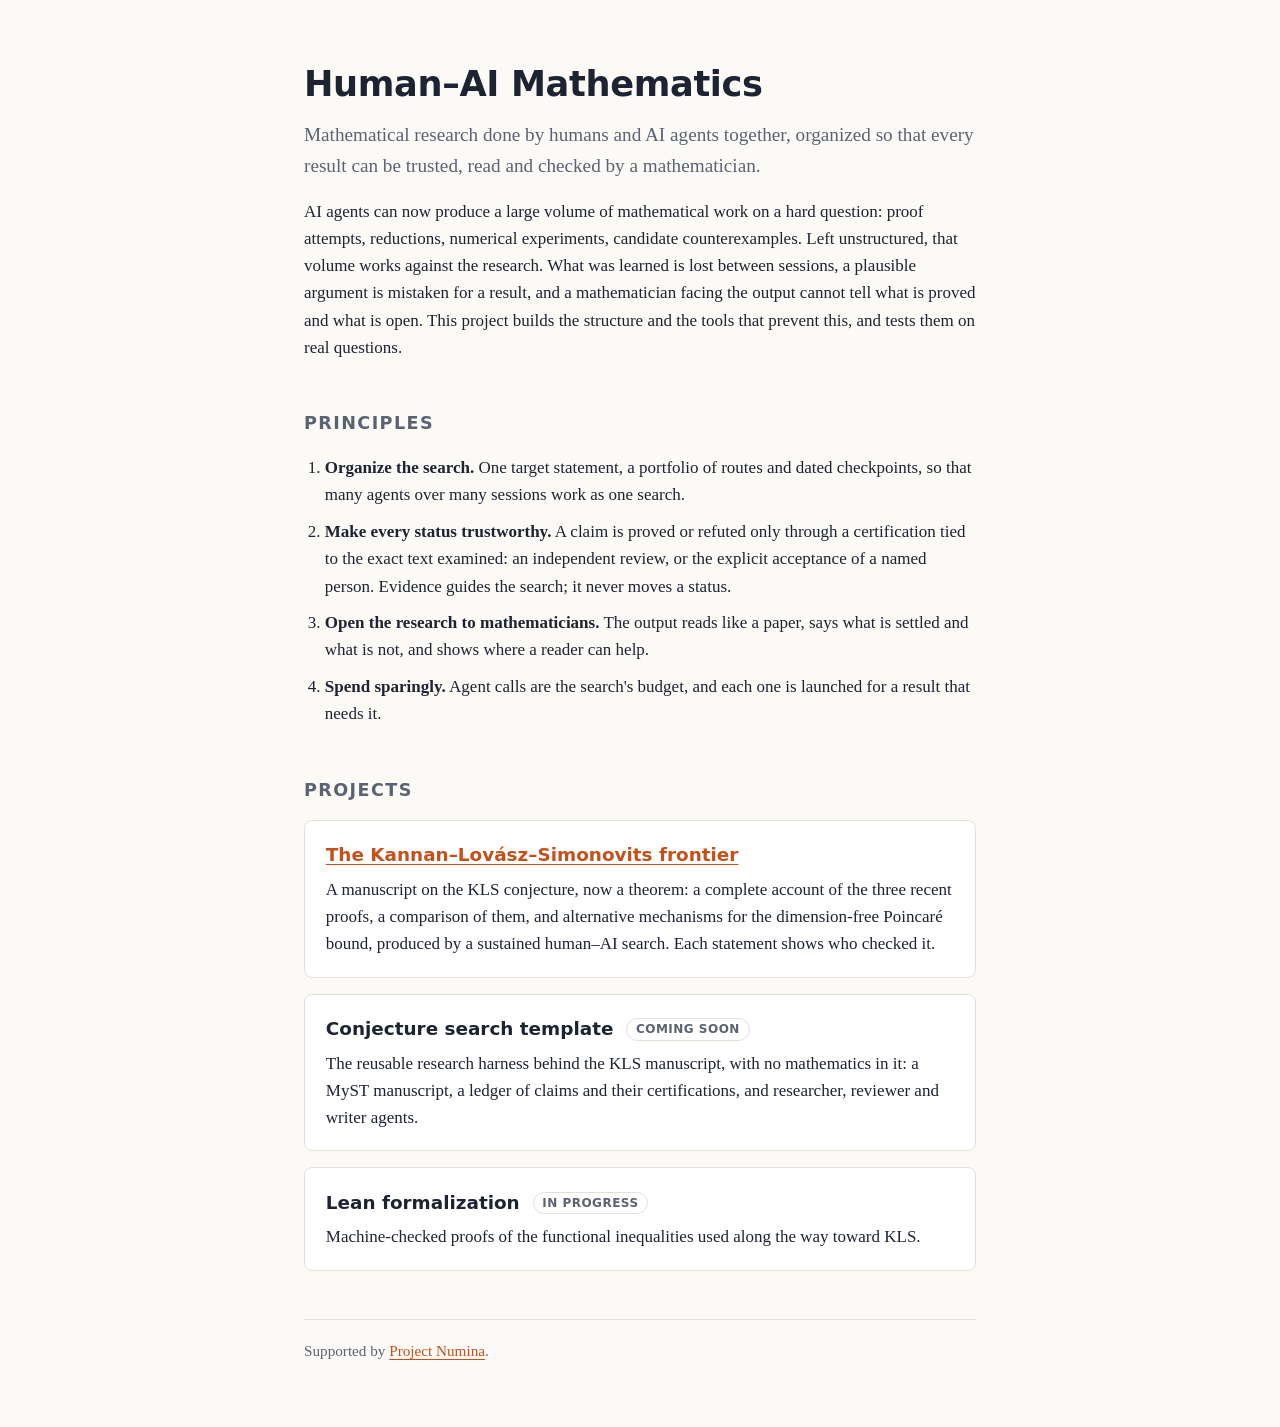
==== index.html @ c23c2d12 "Add the organization homepage Co-Authored-By: Claude Opus 5.5 <noreply@anthropic.com>" ====
<!doctype html>
<html lang="en">
<head>
<meta charset="utf-8">
<meta name="viewport" content="width=device-width, initial-scale=1">
<title>Human–AI Mathematics</title>
<meta name="description" content="Mathematical research done by humans and AI agents together, where every result is checked and certified.">
<style>
  :root {
    --bg: #fbfaf7;
    --fg: #1d2330;
    --muted: #5b6372;
    --rule: #e3e0d8;
    --card: #ffffff;
    --accent: #c4511a;
  }
  @media (prefers-color-scheme: dark) {
    :root {
      --bg: #12151c;
      --fg: #e6e8ec;
      --muted: #a0a7b4;
      --rule: #2a2f3a;
      --card: #191d26;
      --accent: #f0864a;
    }
  }
  * { box-sizing: border-box; }
  body {
    margin: 0;
    background: var(--bg);
    color: var(--fg);
    font: 17px/1.6 Georgia, "Iowan Old Style", "Times New Roman", serif;
  }
  main { max-width: 44rem; margin: 0 auto; padding: 4rem 1rem 3rem; }
  h1, h2, h3, .label { font-family: system-ui, -apple-system, "Segoe UI", sans-serif; }
  h1 { font-size: 2.2rem; line-height: 1.15; margin: 0 0 1rem; letter-spacing: -0.01em; }
  h2 { font-size: 1.1rem; margin: 3rem 0 1rem; text-transform: uppercase; letter-spacing: 0.08em; color: var(--muted); }
  h3 { font-size: 1.15rem; margin: 0 0 0.4rem; }
  p { margin: 0 0 1rem; }
  .lede { font-size: 1.2rem; color: var(--muted); }
  a { color: var(--accent); text-underline-offset: 3px; }
  ol.aims { padding-left: 1.3rem; }
  ol.aims li { margin-bottom: 0.6rem; }
  .card {
    background: var(--card);
    border: 1px solid var(--rule);
    border-radius: 8px;
    padding: 1.2rem 1.3rem;
    margin-bottom: 1rem;
  }
  .card p:last-child { margin-bottom: 0; }
  .label {
    display: inline-block;
    font-size: 0.75rem;
    letter-spacing: 0.04em;
    text-transform: uppercase;
    color: var(--muted);
    border: 1px solid var(--rule);
    border-radius: 999px;
    padding: 0.05rem 0.55rem;
    margin-left: 0.4rem;
    vertical-align: 2px;
  }
  footer { border-top: 1px solid var(--rule); margin-top: 3rem; padding-top: 1.2rem; color: var(--muted); font-size: 0.95rem; }
</style>
</head>
<body>
<main>
  <h1>Human–AI Mathematics</h1>
  <p class="lede">Mathematical research done by humans and AI agents together, organized so that
  every result can be trusted, read and checked by a mathematician.</p>

  <p>AI agents can now produce a large volume of mathematical work on a hard question: proof
  attempts, reductions, numerical experiments, candidate counterexamples. Left unstructured, that
  volume works against the research. What was learned is lost between sessions, a plausible
  argument is mistaken for a result, and a mathematician facing the output cannot tell what is
  proved and what is open. This project builds the structure and the tools that prevent this,
  and tests them on real questions.</p>

  <h2>Principles</h2>
  <ol class="aims">
    <li><strong>Organize the search.</strong> One target statement, a portfolio of routes and dated
    checkpoints, so that many agents over many sessions work as one search.</li>
    <li><strong>Make every status trustworthy.</strong> A claim is proved or refuted only through a
    certification tied to the exact text examined: an independent review, or the explicit
    acceptance of a named person. Evidence guides the search; it never moves a status.</li>
    <li><strong>Open the research to mathematicians.</strong> The output reads like a paper, says
    what is settled and what is not, and shows where a reader can help.</li>
    <li><strong>Spend sparingly.</strong> Agent calls are the search's budget, and each one is
    launched for a result that needs it.</li>
  </ol>

  <h2>Projects</h2>

  <div class="card">
    <h3><a href="kls-conjecture-search/">The Kannan–Lovász–Simonovits frontier</a></h3>
    <p>A manuscript on the KLS conjecture, now a theorem: a complete account of the three recent
    proofs, a comparison of them, and alternative mechanisms for the dimension-free Poincaré bound,
    produced by a sustained human–AI search. Each statement shows who checked it.</p>
  </div>

  <div class="card">
    <h3>Conjecture search template <span class="label">Coming soon</span></h3>
    <p>The reusable research harness behind the KLS manuscript, with no mathematics in it: a
    MyST manuscript, a ledger of claims and their certifications, and researcher, reviewer and
    writer agents.</p>
  </div>

  <div class="card">
    <h3>Lean formalization <span class="label">In progress</span></h3>
    <p>Machine-checked proofs of the functional inequalities used along the way toward KLS.</p>
  </div>

  <footer>
    <p>Supported by <a href="https://projectnumina.ai/">Project Numina</a>.</p>
  </footer>
</main>
</body>
</html>
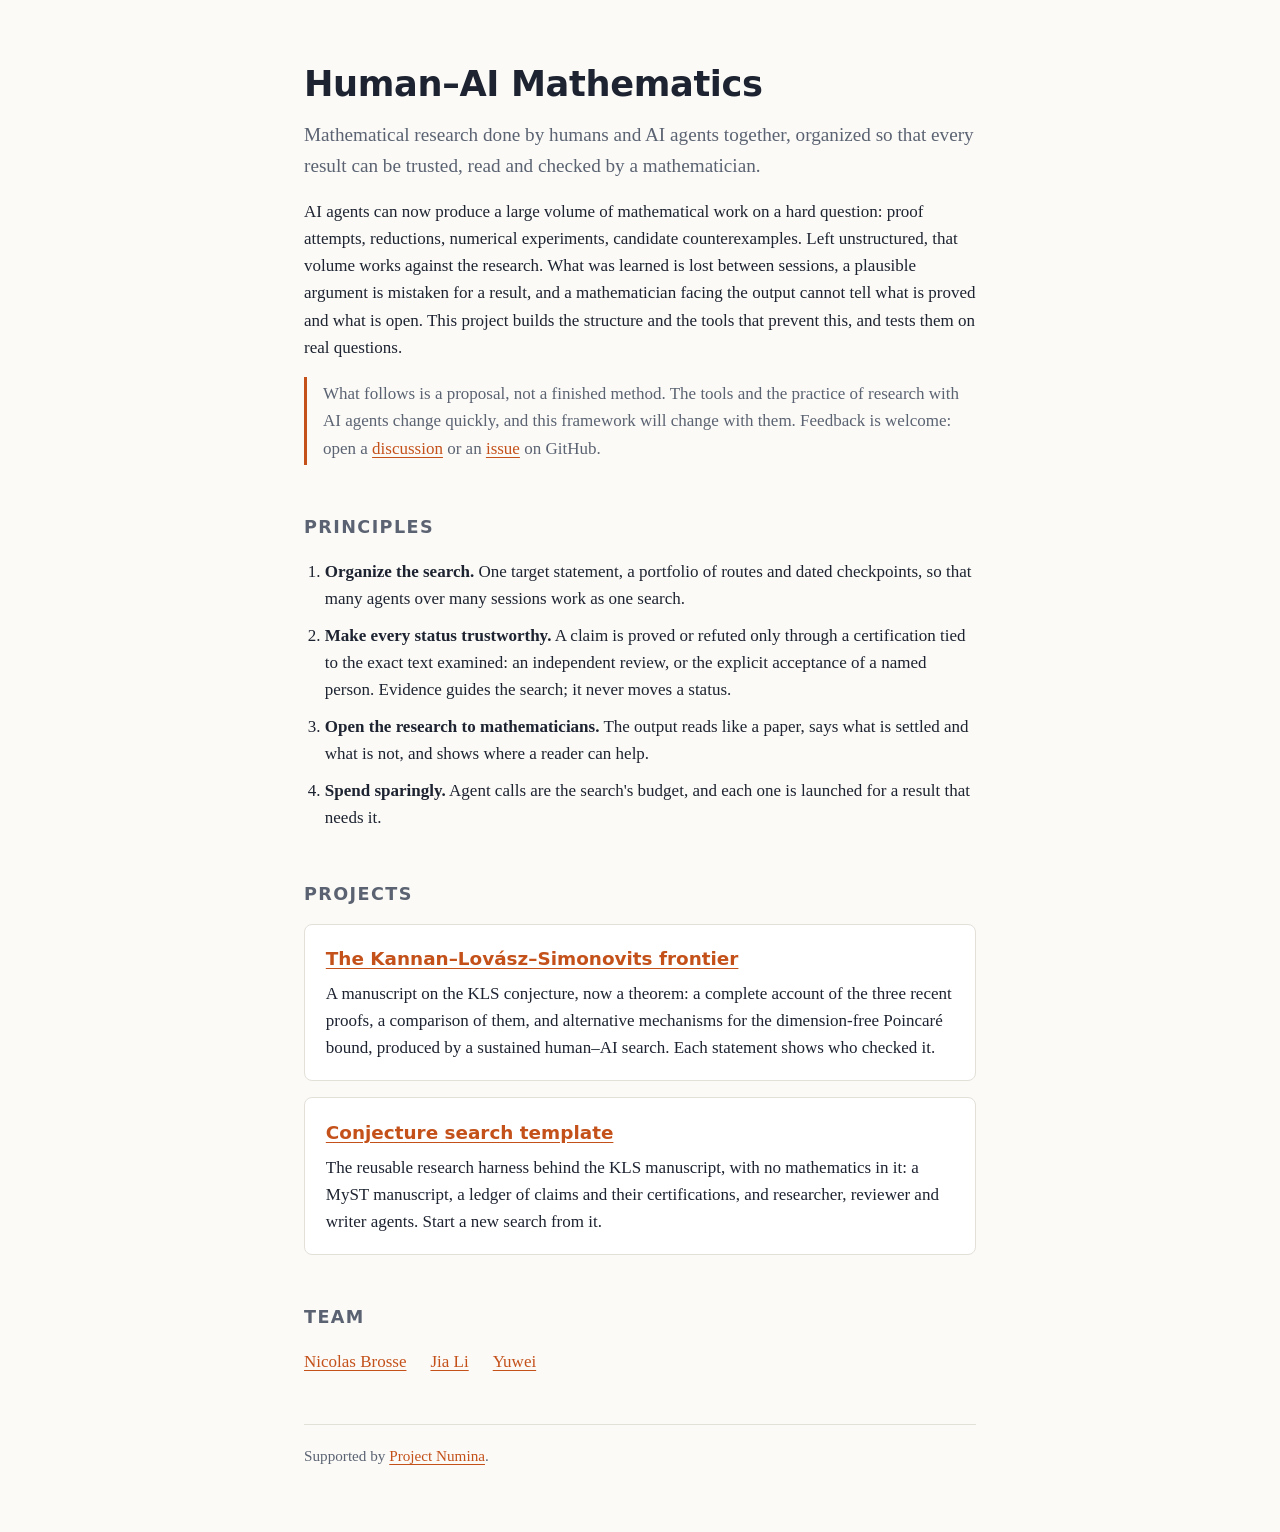
==== commit 71cfdbbd: "Add the team, a feedback note, and link the public template; drop the Lean card Co-Authored-By: Clau" ====
--- a/index.html
+++ b/index.html
@@ -32,7 +32,7 @@
     font: 17px/1.6 Georgia, "Iowan Old Style", "Times New Roman", serif;
   }
   main { max-width: 44rem; margin: 0 auto; padding: 4rem 1rem 3rem; }
-  h1, h2, h3, .label { font-family: system-ui, -apple-system, "Segoe UI", sans-serif; }
+  h1, h2, h3 { font-family: system-ui, -apple-system, "Segoe UI", sans-serif; }
   h1 { font-size: 2.2rem; line-height: 1.15; margin: 0 0 1rem; letter-spacing: -0.01em; }
   h2 { font-size: 1.1rem; margin: 3rem 0 1rem; text-transform: uppercase; letter-spacing: 0.08em; color: var(--muted); }
   h3 { font-size: 1.15rem; margin: 0 0 0.4rem; }
@@ -49,18 +49,12 @@
     margin-bottom: 1rem;
   }
   .card p:last-child { margin-bottom: 0; }
-  .label {
-    display: inline-block;
-    font-size: 0.75rem;
-    letter-spacing: 0.04em;
-    text-transform: uppercase;
+  .note {
+    border-left: 3px solid var(--accent);
+    padding: 0.2rem 0 0.2rem 1rem;
     color: var(--muted);
-    border: 1px solid var(--rule);
-    border-radius: 999px;
-    padding: 0.05rem 0.55rem;
-    margin-left: 0.4rem;
-    vertical-align: 2px;
   }
+  ul.team { list-style: none; padding: 0; display: flex; flex-wrap: wrap; gap: 0.5rem 1.5rem; }
   footer { border-top: 1px solid var(--rule); margin-top: 3rem; padding-top: 1.2rem; color: var(--muted); font-size: 0.95rem; }
 </style>
 </head>
@@ -76,6 +70,12 @@
   argument is mistaken for a result, and a mathematician facing the output cannot tell what is
   proved and what is open. This project builds the structure and the tools that prevent this,
   and tests them on real questions.</p>
+
+  <p class="note">What follows is a proposal, not a finished method. The tools and the practice
+  of research with AI agents change quickly, and this framework will change with them.
+  Feedback is welcome: open a <a href="https://github.com/human-ai-mathematics/conjecture-search-template/discussions">discussion</a>
+  or an <a href="https://github.com/human-ai-mathematics/conjecture-search-template/issues">issue</a>
+  on GitHub.</p>
 
   <h2>Principles</h2>
   <ol class="aims">
@@ -100,16 +100,18 @@
   </div>
 
   <div class="card">
-    <h3>Conjecture search template <span class="label">Coming soon</span></h3>
+    <h3><a href="https://github.com/human-ai-mathematics/conjecture-search-template">Conjecture search template</a></h3>
     <p>The reusable research harness behind the KLS manuscript, with no mathematics in it: a
     MyST manuscript, a ledger of claims and their certifications, and researcher, reviewer and
-    writer agents.</p>
+    writer agents. Start a new search from it.</p>
   </div>
 
-  <div class="card">
-    <h3>Lean formalization <span class="label">In progress</span></h3>
-    <p>Machine-checked proofs of the functional inequalities used along the way toward KLS.</p>
-  </div>
+  <h2>Team</h2>
+  <ul class="team">
+    <li><a href="https://github.com/nbrosse">Nicolas Brosse</a></li>
+    <li><a href="https://github.com/liyongsea">Jia Li</a></li>
+    <li><a href="https://github.com/lyw-ops">Yuwei</a></li>
+  </ul>
 
   <footer>
     <p>Supported by <a href="https://projectnumina.ai/">Project Numina</a>.</p>
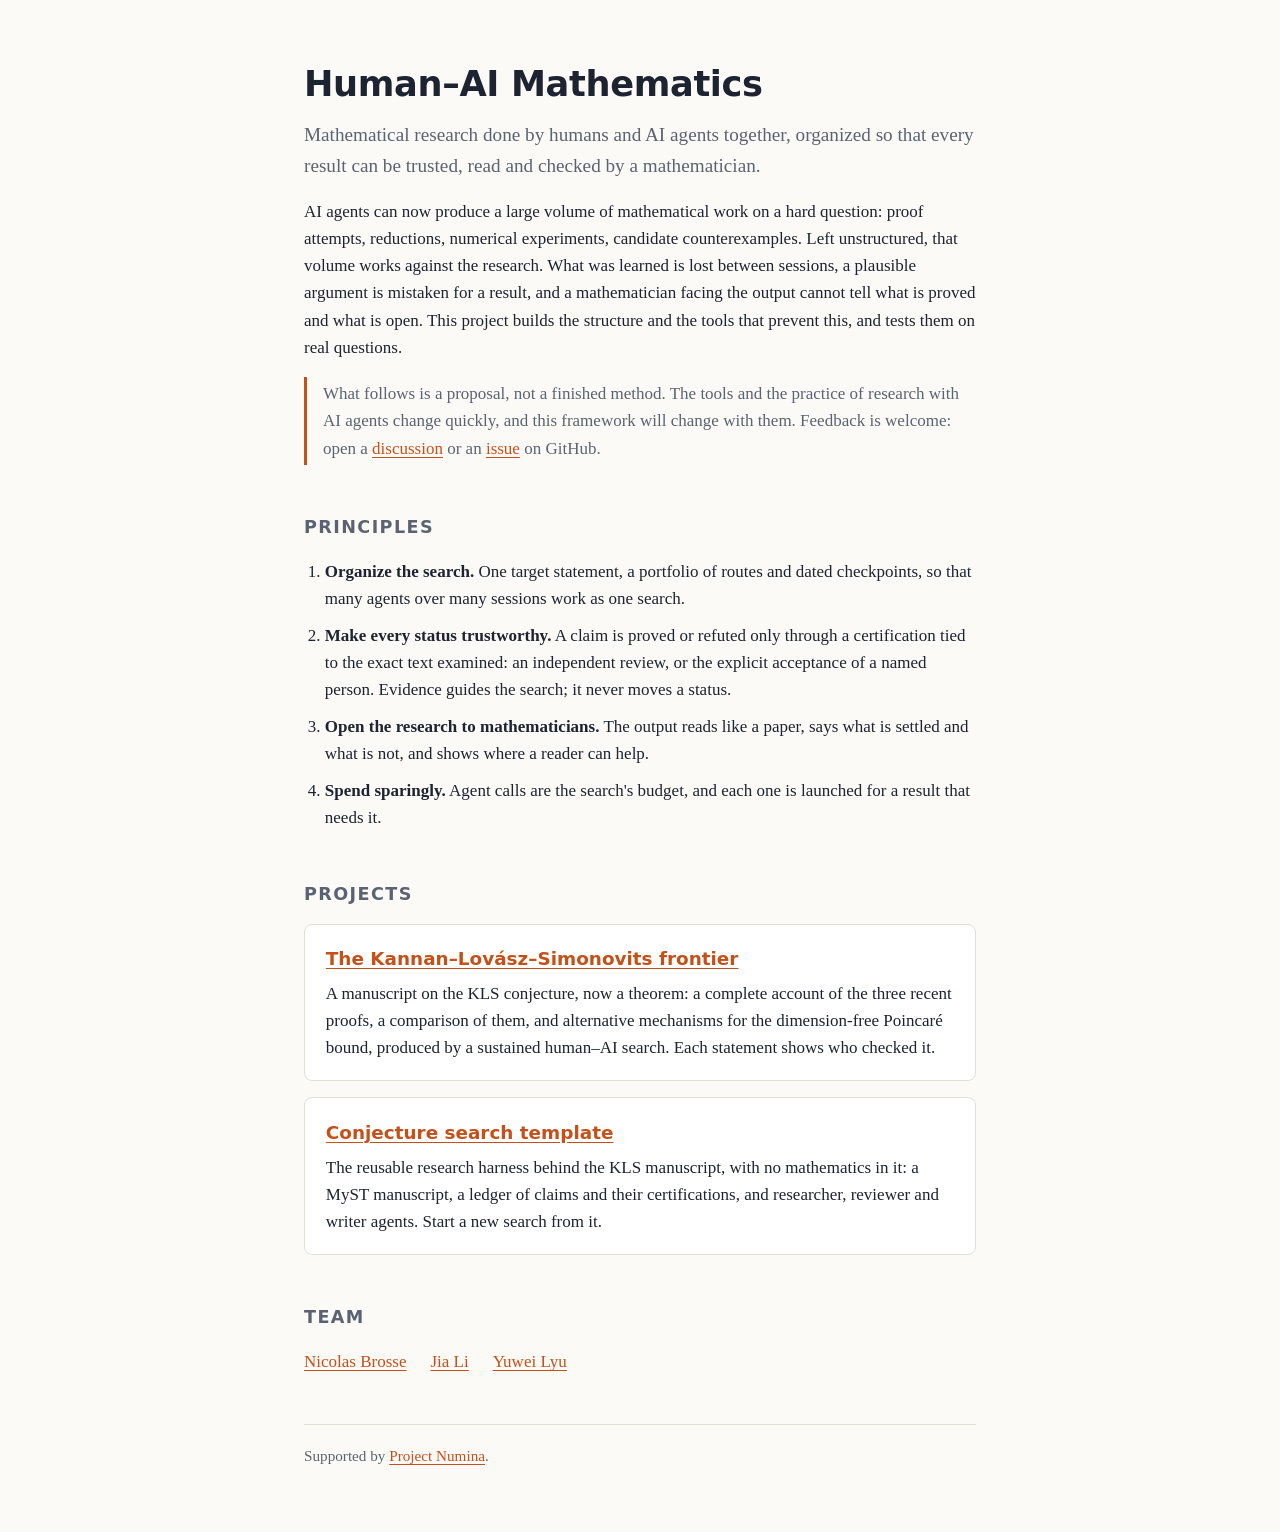
==== commit cb1a73a6: "Give Yuwei Lyu's full name Co-Authored-By: Claude Opus 5.5 <noreply@anthropic.com>" ====
--- a/index.html
+++ b/index.html
@@ -110,7 +110,7 @@
   <ul class="team">
     <li><a href="https://github.com/nbrosse">Nicolas Brosse</a></li>
     <li><a href="https://github.com/liyongsea">Jia Li</a></li>
-    <li><a href="https://github.com/lyw-ops">Yuwei</a></li>
+    <li><a href="https://github.com/lyw-ops">Yuwei Lyu</a></li>
   </ul>
 
   <footer>
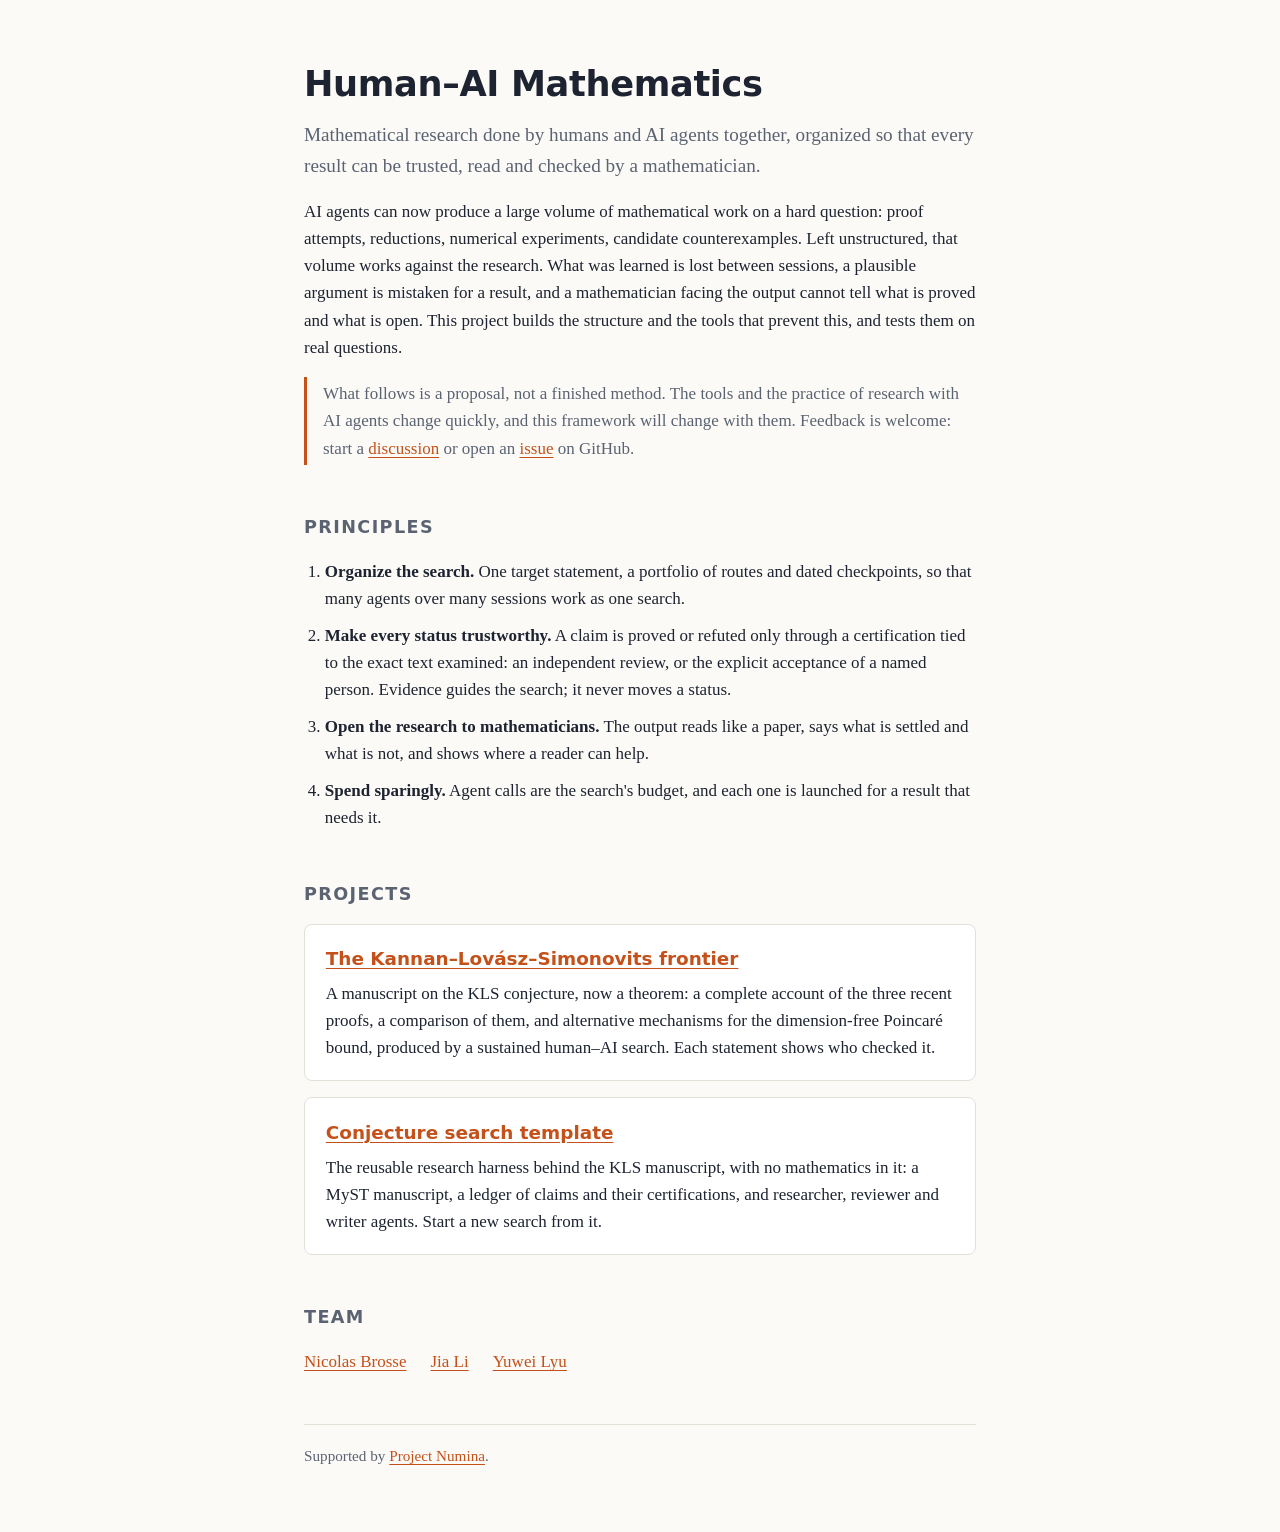
==== commit fce1378f: "Point feedback at the organization Discussions and this repository's issues Co-Authored-By: Claude O" ====
--- a/index.html
+++ b/index.html
@@ -73,8 +73,8 @@
 
   <p class="note">What follows is a proposal, not a finished method. The tools and the practice
   of research with AI agents change quickly, and this framework will change with them.
-  Feedback is welcome: open a <a href="https://github.com/human-ai-mathematics/conjecture-search-template/discussions">discussion</a>
-  or an <a href="https://github.com/human-ai-mathematics/conjecture-search-template/issues">issue</a>
+  Feedback is welcome: start a <a href="https://github.com/orgs/human-ai-mathematics/discussions">discussion</a>
+  or open an <a href="https://github.com/human-ai-mathematics/human-ai-mathematics.github.io/issues">issue</a>
   on GitHub.</p>
 
   <h2>Principles</h2>
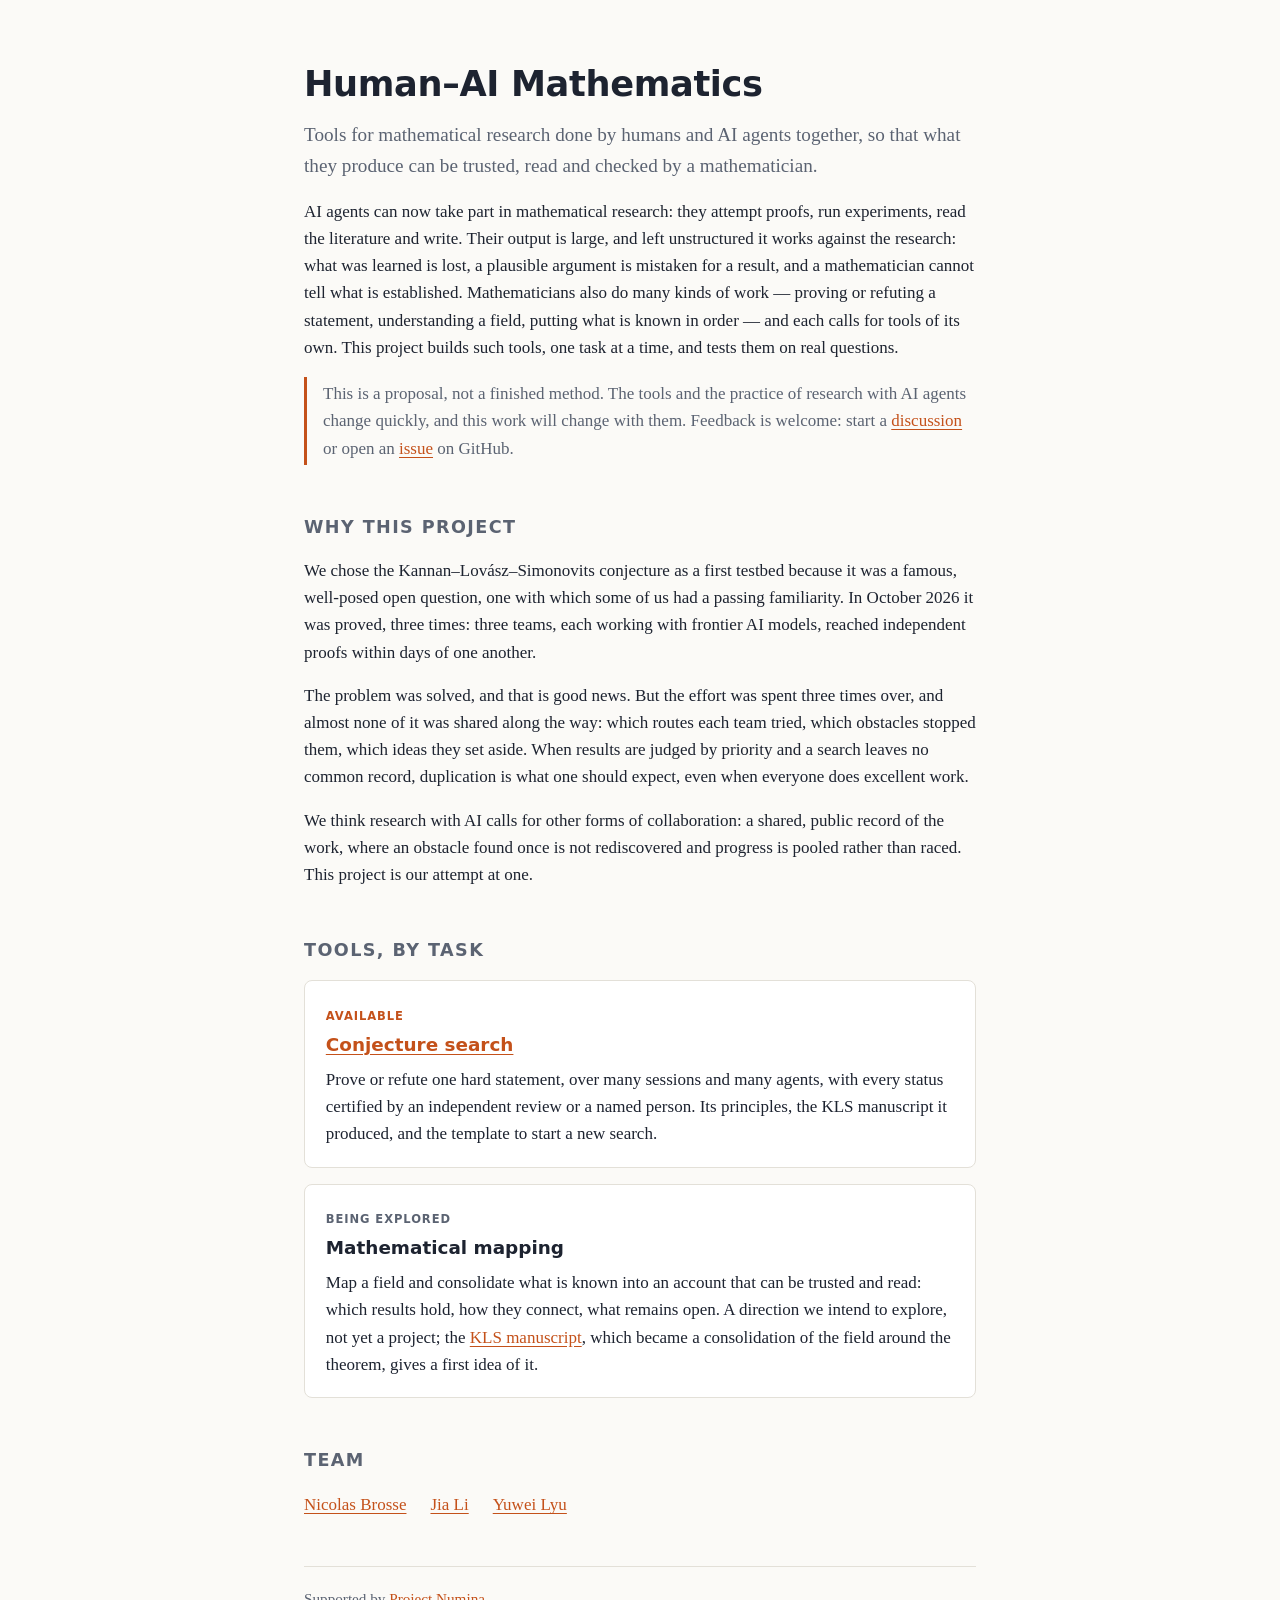
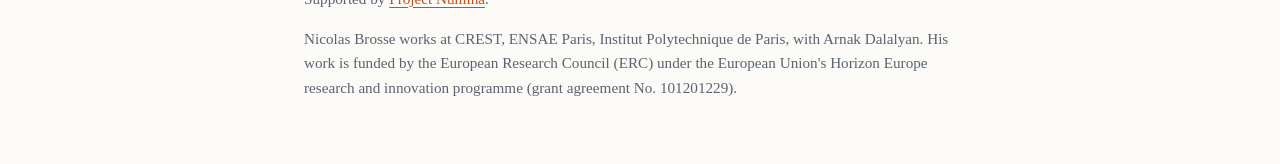
==== commit 59e2bfeb: "Split the site into a general homepage and a conjecture search section The homepage now sets out the" ====
--- a/index.html
+++ b/index.html
@@ -4,7 +4,7 @@
 <meta charset="utf-8">
 <meta name="viewport" content="width=device-width, initial-scale=1">
 <title>Human–AI Mathematics</title>
-<meta name="description" content="Mathematical research done by humans and AI agents together, where every result is checked and certified.">
+<meta name="description" content="Tools for mathematical research done by humans and AI agents together, where every result can be trusted, read and checked by a mathematician.">
 <style>
   :root {
     --bg: #fbfaf7;
@@ -39,8 +39,6 @@
   p { margin: 0 0 1rem; }
   .lede { font-size: 1.2rem; color: var(--muted); }
   a { color: var(--accent); text-underline-offset: 3px; }
-  ol.aims { padding-left: 1.3rem; }
-  ol.aims li { margin-bottom: 0.6rem; }
   .card {
     background: var(--card);
     border: 1px solid var(--rule);
@@ -49,6 +47,15 @@
     margin-bottom: 1rem;
   }
   .card p:last-child { margin-bottom: 0; }
+  .tag {
+    display: inline-block;
+    margin-bottom: 0.5rem;
+    font: 600 0.72rem/1 system-ui, -apple-system, "Segoe UI", sans-serif;
+    text-transform: uppercase;
+    letter-spacing: 0.08em;
+    color: var(--muted);
+  }
+  .tag.live { color: var(--accent); }
   .note {
     border-left: 3px solid var(--accent);
     padding: 0.2rem 0 0.2rem 1rem;
@@ -61,49 +68,56 @@
 <body>
 <main>
   <h1>Human–AI Mathematics</h1>
-  <p class="lede">Mathematical research done by humans and AI agents together, organized so that
-  every result can be trusted, read and checked by a mathematician.</p>
+  <p class="lede">Tools for mathematical research done by humans and AI agents together, so that
+  what they produce can be trusted, read and checked by a mathematician.</p>
 
-  <p>AI agents can now produce a large volume of mathematical work on a hard question: proof
-  attempts, reductions, numerical experiments, candidate counterexamples. Left unstructured, that
-  volume works against the research. What was learned is lost between sessions, a plausible
-  argument is mistaken for a result, and a mathematician facing the output cannot tell what is
-  proved and what is open. This project builds the structure and the tools that prevent this,
-  and tests them on real questions.</p>
+  <p>AI agents can now take part in mathematical research: they attempt proofs, run
+  experiments, read the literature and write. Their output is large, and left unstructured it
+  works against the research: what was learned is lost, a plausible argument is mistaken for a
+  result, and a mathematician cannot tell what is established. Mathematicians also do many
+  kinds of work — proving or refuting a statement, understanding a field, putting what is known
+  in order — and each calls for tools of its own. This project builds such tools, one task at a
+  time, and tests them on real questions.</p>
 
-  <p class="note">What follows is a proposal, not a finished method. The tools and the practice
-  of research with AI agents change quickly, and this framework will change with them.
-  Feedback is welcome: start a <a href="https://github.com/orgs/human-ai-mathematics/discussions">discussion</a>
+  <p class="note">This is a proposal, not a finished method. The tools and the practice of
+  research with AI agents change quickly, and this work will change with them. Feedback is
+  welcome: start a <a href="https://github.com/orgs/human-ai-mathematics/discussions">discussion</a>
   or open an <a href="https://github.com/human-ai-mathematics/human-ai-mathematics.github.io/issues">issue</a>
   on GitHub.</p>
 
-  <h2>Principles</h2>
-  <ol class="aims">
-    <li><strong>Organize the search.</strong> One target statement, a portfolio of routes and dated
-    checkpoints, so that many agents over many sessions work as one search.</li>
-    <li><strong>Make every status trustworthy.</strong> A claim is proved or refuted only through a
-    certification tied to the exact text examined: an independent review, or the explicit
-    acceptance of a named person. Evidence guides the search; it never moves a status.</li>
-    <li><strong>Open the research to mathematicians.</strong> The output reads like a paper, says
-    what is settled and what is not, and shows where a reader can help.</li>
-    <li><strong>Spend sparingly.</strong> Agent calls are the search's budget, and each one is
-    launched for a result that needs it.</li>
-  </ol>
+  <h2>Why this project</h2>
+  <p>We chose the Kannan–Lovász–Simonovits conjecture as a first testbed because it was a famous,
+  well-posed open question, one with which some of us had a passing familiarity. In October 2026
+  it was proved, three times: three teams, each working with frontier AI models, reached
+  independent proofs within days of one another.</p>
 
-  <h2>Projects</h2>
+  <p>The problem was solved, and that is good news. But the effort was spent three times over,
+  and almost none of it was shared along the way: which routes each team tried, which obstacles
+  stopped them, which ideas they set aside. When results are judged by priority and a search
+  leaves no common record, duplication is what one should expect, even when everyone does
+  excellent work.</p>
+
+  <p>We think research with AI calls for other forms of collaboration: a shared, public record
+  of the work, where an obstacle found once is not rediscovered and progress is pooled rather
+  than raced. This project is our attempt at one.</p>
+
+  <h2>Tools, by task</h2>
 
   <div class="card">
-    <h3><a href="kls-conjecture-search/">The Kannan–Lovász–Simonovits frontier</a></h3>
-    <p>A manuscript on the KLS conjecture, now a theorem: a complete account of the three recent
-    proofs, a comparison of them, and alternative mechanisms for the dimension-free Poincaré bound,
-    produced by a sustained human–AI search. Each statement shows who checked it.</p>
+    <span class="tag live">Available</span>
+    <h3><a href="conjecture-search/">Conjecture search</a></h3>
+    <p>Prove or refute one hard statement, over many sessions and many agents, with every status
+    certified by an independent review or a named person. Its principles, the KLS manuscript it
+    produced, and the template to start a new search.</p>
   </div>
 
   <div class="card">
-    <h3><a href="https://github.com/human-ai-mathematics/conjecture-search-template">Conjecture search template</a></h3>
-    <p>The reusable research harness behind the KLS manuscript, with no mathematics in it: a
-    MyST manuscript, a ledger of claims and their certifications, and researcher, reviewer and
-    writer agents. Start a new search from it.</p>
+    <span class="tag">Being explored</span>
+    <h3>Mathematical mapping</h3>
+    <p>Map a field and consolidate what is known into an account that can be trusted and read:
+    which results hold, how they connect, what remains open. A direction we intend to explore,
+    not yet a project; the <a href="kls-conjecture-search/">KLS manuscript</a>, which became a
+    consolidation of the field around the theorem, gives a first idea of it.</p>
   </div>
 
   <h2>Team</h2>
@@ -115,6 +129,9 @@
 
   <footer>
     <p>Supported by <a href="https://projectnumina.ai/">Project Numina</a>.</p>
+    <p>Nicolas Brosse works at CREST, ENSAE Paris, Institut Polytechnique de Paris, with
+    Arnak Dalalyan. His work is funded by the European Research Council (ERC) under the European
+    Union's Horizon Europe research and innovation programme (grant agreement No. 101201229).</p>
   </footer>
 </main>
 </body>
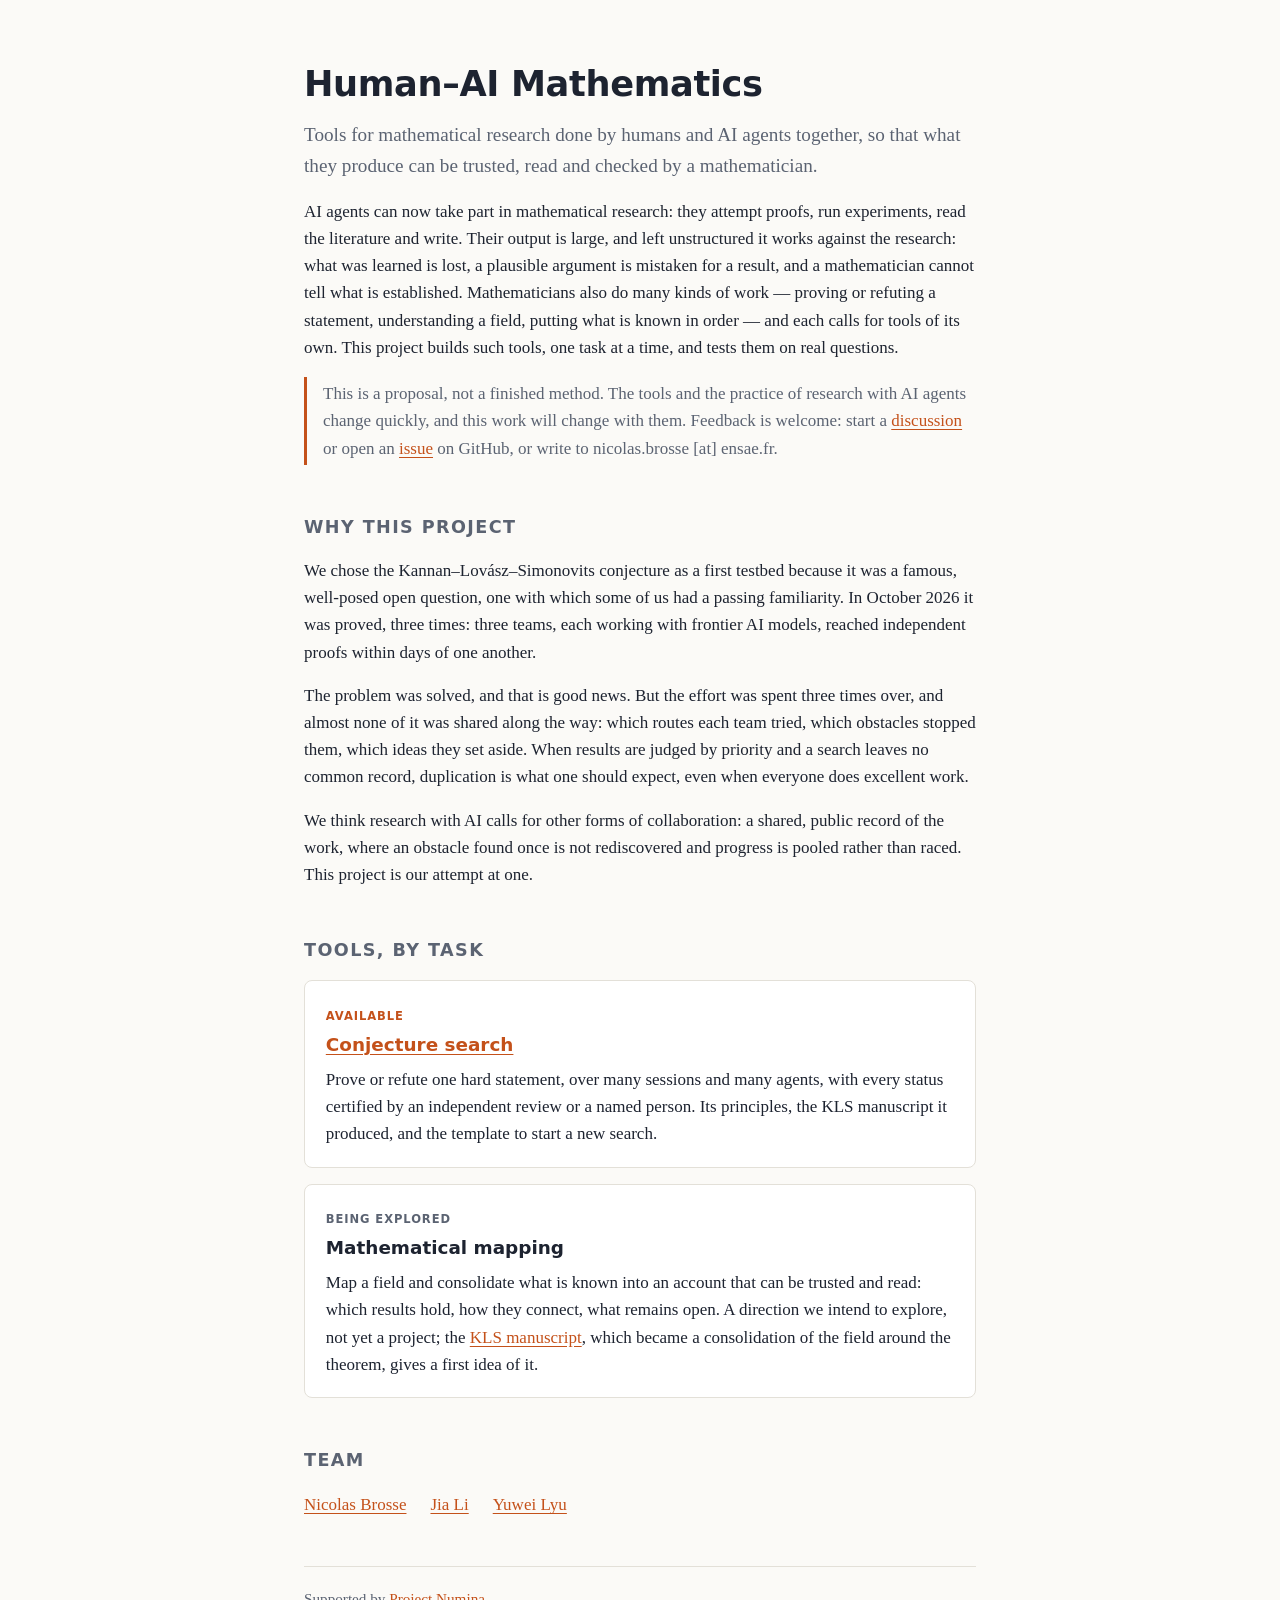
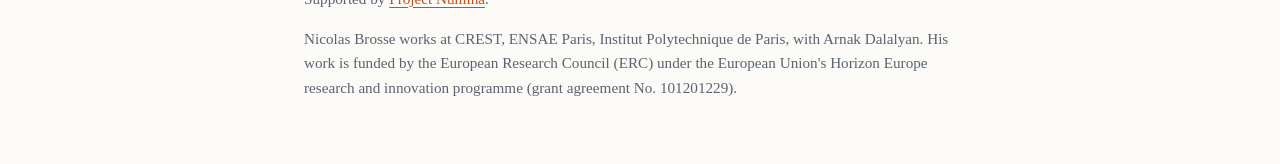
==== commit f346597a: "Share one stylesheet, add a contact address, and rename the KLS card The three pages load style.css " ====
--- a/index.html
+++ b/index.html
@@ -5,65 +5,7 @@
 <meta name="viewport" content="width=device-width, initial-scale=1">
 <title>Human–AI Mathematics</title>
 <meta name="description" content="Tools for mathematical research done by humans and AI agents together, where every result can be trusted, read and checked by a mathematician.">
-<style>
-  :root {
-    --bg: #fbfaf7;
-    --fg: #1d2330;
-    --muted: #5b6372;
-    --rule: #e3e0d8;
-    --card: #ffffff;
-    --accent: #c4511a;
-  }
-  @media (prefers-color-scheme: dark) {
-    :root {
-      --bg: #12151c;
-      --fg: #e6e8ec;
-      --muted: #a0a7b4;
-      --rule: #2a2f3a;
-      --card: #191d26;
-      --accent: #f0864a;
-    }
-  }
-  * { box-sizing: border-box; }
-  body {
-    margin: 0;
-    background: var(--bg);
-    color: var(--fg);
-    font: 17px/1.6 Georgia, "Iowan Old Style", "Times New Roman", serif;
-  }
-  main { max-width: 44rem; margin: 0 auto; padding: 4rem 1rem 3rem; }
-  h1, h2, h3 { font-family: system-ui, -apple-system, "Segoe UI", sans-serif; }
-  h1 { font-size: 2.2rem; line-height: 1.15; margin: 0 0 1rem; letter-spacing: -0.01em; }
-  h2 { font-size: 1.1rem; margin: 3rem 0 1rem; text-transform: uppercase; letter-spacing: 0.08em; color: var(--muted); }
-  h3 { font-size: 1.15rem; margin: 0 0 0.4rem; }
-  p { margin: 0 0 1rem; }
-  .lede { font-size: 1.2rem; color: var(--muted); }
-  a { color: var(--accent); text-underline-offset: 3px; }
-  .card {
-    background: var(--card);
-    border: 1px solid var(--rule);
-    border-radius: 8px;
-    padding: 1.2rem 1.3rem;
-    margin-bottom: 1rem;
-  }
-  .card p:last-child { margin-bottom: 0; }
-  .tag {
-    display: inline-block;
-    margin-bottom: 0.5rem;
-    font: 600 0.72rem/1 system-ui, -apple-system, "Segoe UI", sans-serif;
-    text-transform: uppercase;
-    letter-spacing: 0.08em;
-    color: var(--muted);
-  }
-  .tag.live { color: var(--accent); }
-  .note {
-    border-left: 3px solid var(--accent);
-    padding: 0.2rem 0 0.2rem 1rem;
-    color: var(--muted);
-  }
-  ul.team { list-style: none; padding: 0; display: flex; flex-wrap: wrap; gap: 0.5rem 1.5rem; }
-  footer { border-top: 1px solid var(--rule); margin-top: 3rem; padding-top: 1.2rem; color: var(--muted); font-size: 0.95rem; }
-</style>
+<link rel="stylesheet" href="style.css">
 </head>
 <body>
 <main>
@@ -83,7 +25,7 @@
   research with AI agents change quickly, and this work will change with them. Feedback is
   welcome: start a <a href="https://github.com/orgs/human-ai-mathematics/discussions">discussion</a>
   or open an <a href="https://github.com/human-ai-mathematics/human-ai-mathematics.github.io/issues">issue</a>
-  on GitHub.</p>
+  on GitHub, or write to nicolas.brosse [at] ensae.fr.</p>
 
   <h2>Why this project</h2>
   <p>We chose the Kannan–Lovász–Simonovits conjecture as a first testbed because it was a famous,
--- a/style.css
+++ b/style.css
@@ -0,0 +1,72 @@
+/* The shared style of every page of the site. */
+
+:root {
+  --bg: #fbfaf7;
+  --fg: #1d2330;
+  --muted: #5b6372;
+  --rule: #e3e0d8;
+  --card: #ffffff;
+  --accent: #c4511a;
+}
+@media (prefers-color-scheme: dark) {
+  :root {
+    --bg: #12151c;
+    --fg: #e6e8ec;
+    --muted: #a0a7b4;
+    --rule: #2a2f3a;
+    --card: #191d26;
+    --accent: #f0864a;
+  }
+}
+* { box-sizing: border-box; }
+body {
+  margin: 0;
+  background: var(--bg);
+  color: var(--fg);
+  font: 17px/1.6 Georgia, "Iowan Old Style", "Times New Roman", serif;
+}
+main { max-width: 44rem; margin: 0 auto; padding: 4rem 1rem 3rem; }
+h1, h2, h3 { font-family: system-ui, -apple-system, "Segoe UI", sans-serif; }
+h1 { font-size: 2.2rem; line-height: 1.15; margin: 0 0 1rem; letter-spacing: -0.01em; }
+h2 { font-size: 1.1rem; margin: 3rem 0 1rem; text-transform: uppercase; letter-spacing: 0.08em; color: var(--muted); }
+h3 { font-size: 1.15rem; margin: 0 0 0.4rem; }
+p { margin: 0 0 1rem; }
+a { color: var(--accent); text-underline-offset: 3px; }
+code { font-size: 0.85em; overflow-wrap: anywhere; }
+.lede { font-size: 1.2rem; color: var(--muted); }
+
+/* The link back to the parent page, at the top of a sub-page. */
+.back { font-family: system-ui, -apple-system, "Segoe UI", sans-serif; font-size: 0.95rem; margin-bottom: 2rem; }
+
+ol.aims, ol.steps, ul.plain { padding-left: 1.3rem; }
+ol.aims li { margin-bottom: 0.6rem; }
+ol.steps li, ul.plain li { margin-bottom: 0.8rem; }
+
+.card {
+  background: var(--card);
+  border: 1px solid var(--rule);
+  border-radius: 8px;
+  padding: 1.2rem 1.3rem;
+  margin-bottom: 1rem;
+}
+.card p:last-child { margin-bottom: 0; }
+
+/* A card's status: "Available" (accented) or "Being explored". */
+.tag {
+  display: inline-block;
+  margin-bottom: 0.5rem;
+  font: 600 0.72rem/1 system-ui, -apple-system, "Segoe UI", sans-serif;
+  text-transform: uppercase;
+  letter-spacing: 0.08em;
+  color: var(--muted);
+}
+.tag.live { color: var(--accent); }
+
+.note {
+  border-left: 3px solid var(--accent);
+  padding: 0.2rem 0 0.2rem 1rem;
+  color: var(--muted);
+}
+
+ul.team { list-style: none; padding: 0; display: flex; flex-wrap: wrap; gap: 0.5rem 1.5rem; }
+footer { border-top: 1px solid var(--rule); margin-top: 3rem; padding-top: 1.2rem; color: var(--muted); font-size: 0.95rem; }
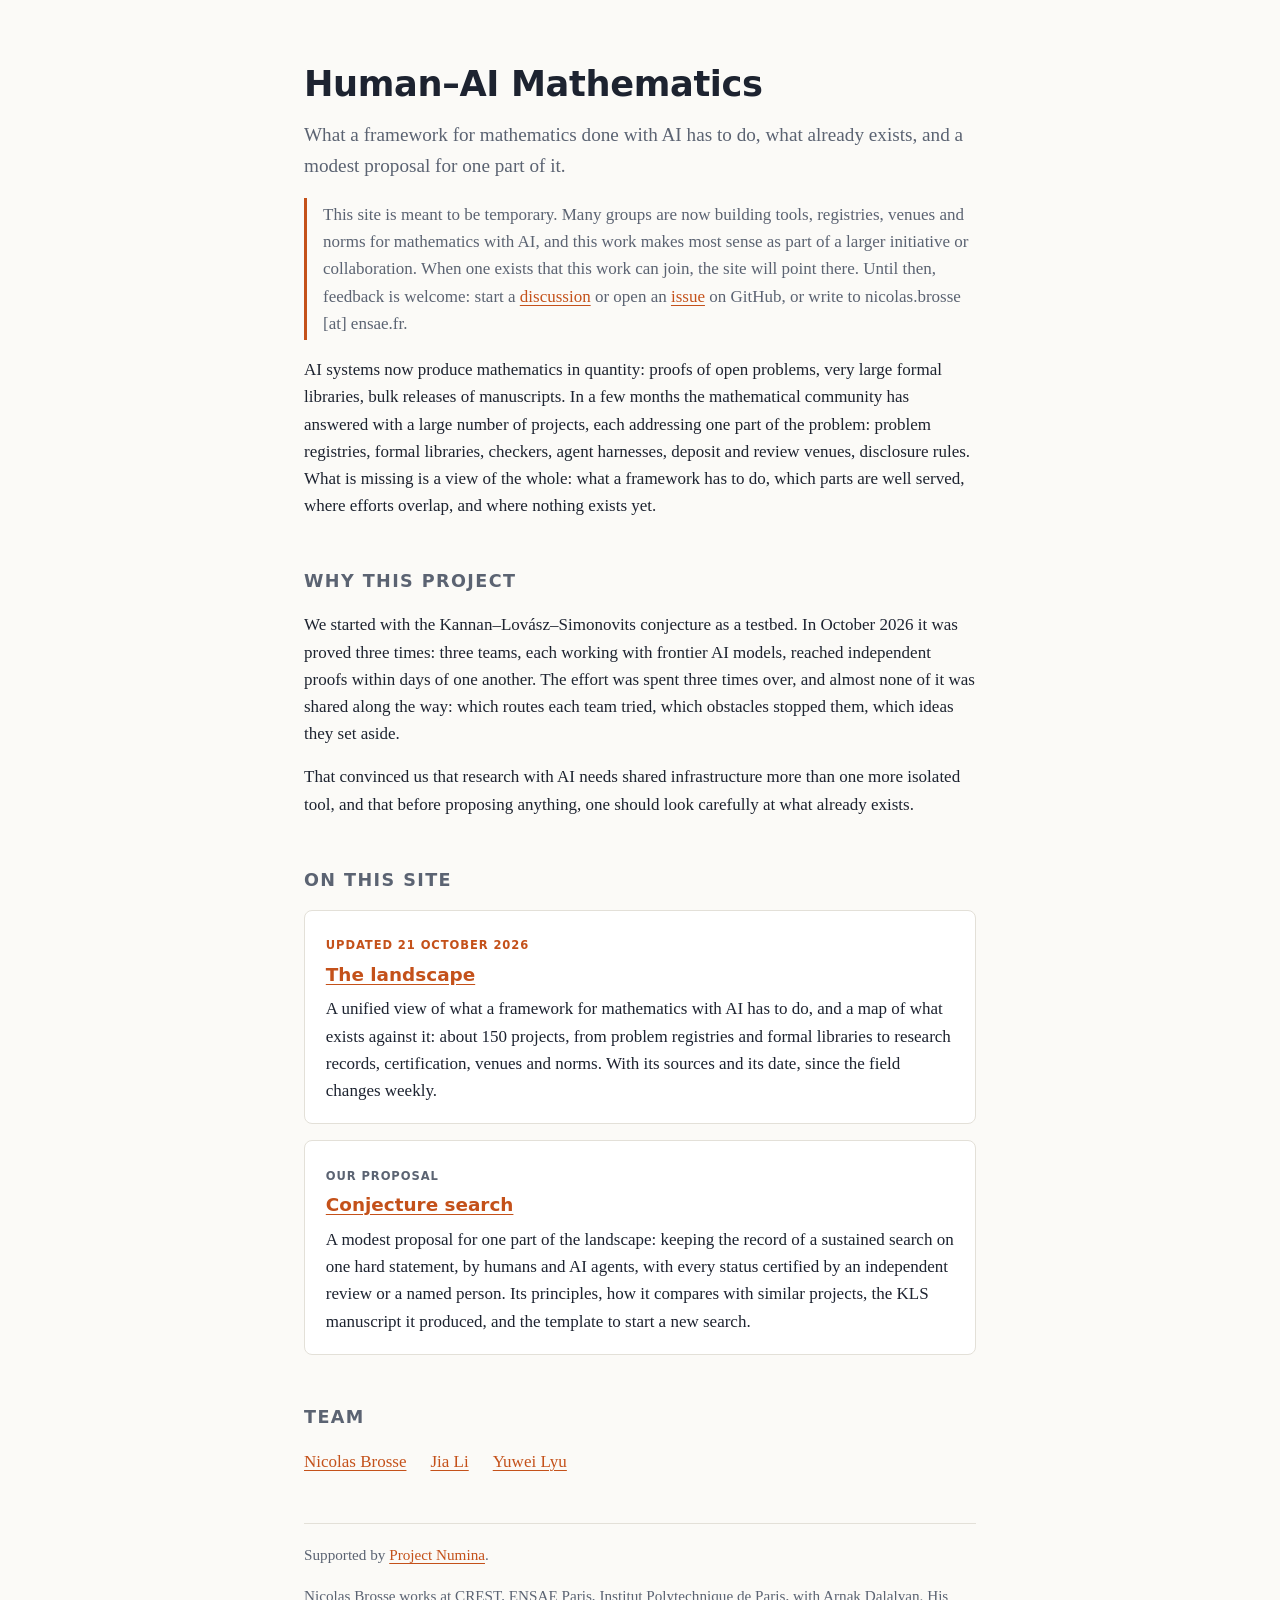
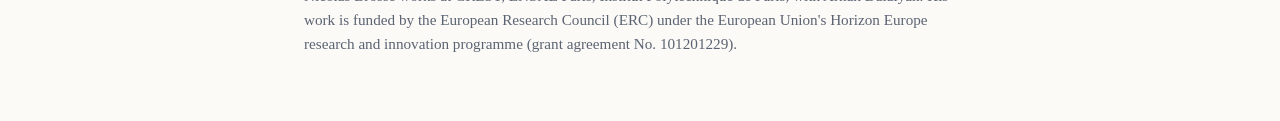
==== commit 2f227c17: "Refocus the homepage on the landscape Co-Authored-By: Claude Opus 5.5 <noreply@anthropic.com>" ====
--- a/index.html
+++ b/index.html
@@ -4,62 +4,59 @@
 <meta charset="utf-8">
 <meta name="viewport" content="width=device-width, initial-scale=1">
 <title>Human–AI Mathematics</title>
-<meta name="description" content="Tools for mathematical research done by humans and AI agents together, where every result can be trusted, read and checked by a mathematician.">
+<meta name="description" content="What a framework for mathematics done with AI has to do, what already exists, and a modest proposal for one part of it.">
 <link rel="stylesheet" href="style.css">
 </head>
 <body>
 <main>
   <h1>Human–AI Mathematics</h1>
-  <p class="lede">Tools for mathematical research done by humans and AI agents together, so that
-  what they produce can be trusted, read and checked by a mathematician.</p>
+  <p class="lede">What a framework for mathematics done with AI has to do, what already exists,
+  and a modest proposal for one part of it.</p>
 
-  <p>AI agents can now take part in mathematical research: they attempt proofs, run
-  experiments, read the literature and write. Their output is large, and left unstructured it
-  works against the research: what was learned is lost, a plausible argument is mistaken for a
-  result, and a mathematician cannot tell what is established. Mathematicians also do many
-  kinds of work — proving or refuting a statement, understanding a field, putting what is known
-  in order — and each calls for tools of its own. This project builds such tools, one task at a
-  time, and tests them on real questions.</p>
-
-  <p class="note">This is a proposal, not a finished method. The tools and the practice of
-  research with AI agents change quickly, and this work will change with them. Feedback is
-  welcome: start a <a href="https://github.com/orgs/human-ai-mathematics/discussions">discussion</a>
-  or open an <a href="https://github.com/human-ai-mathematics/human-ai-mathematics.github.io/issues">issue</a>
+  <p class="note">This site is meant to be temporary. Many groups are now building tools,
+  registries, venues and norms for mathematics with AI, and this work makes most sense as part
+  of a larger initiative or collaboration. When one exists that this work can join, the site
+  will point there. Until then, feedback is welcome: start a
+  <a href="https://github.com/orgs/human-ai-mathematics/discussions">discussion</a> or open an
+  <a href="https://github.com/human-ai-mathematics/human-ai-mathematics.github.io/issues">issue</a>
   on GitHub, or write to nicolas.brosse [at] ensae.fr.</p>
 
+  <p>AI systems now produce mathematics in quantity: proofs of open problems, very large formal
+  libraries, bulk releases of manuscripts. In a few months the mathematical community has
+  answered with a large number of projects, each addressing one part of the problem: problem
+  registries, formal libraries, checkers, agent harnesses, deposit and review venues,
+  disclosure rules. What is missing is a view of the whole: what a framework has to do, which
+  parts are well served, where efforts overlap, and where nothing exists yet.</p>
+
   <h2>Why this project</h2>
-  <p>We chose the Kannan–Lovász–Simonovits conjecture as a first testbed because it was a famous,
-  well-posed open question, one with which some of us had a passing familiarity. In October 2026
-  it was proved, three times: three teams, each working with frontier AI models, reached
-  independent proofs within days of one another.</p>
+  <p>We started with the Kannan–Lovász–Simonovits conjecture as a testbed. In October 2026 it
+  was proved three times: three teams, each working with frontier AI models, reached
+  independent proofs within days of one another. The effort was spent three times over, and
+  almost none of it was shared along the way: which routes each team tried, which obstacles
+  stopped them, which ideas they set aside.</p>
 
-  <p>The problem was solved, and that is good news. But the effort was spent three times over,
-  and almost none of it was shared along the way: which routes each team tried, which obstacles
-  stopped them, which ideas they set aside. When results are judged by priority and a search
-  leaves no common record, duplication is what one should expect, even when everyone does
-  excellent work.</p>
+  <p>That convinced us that research with AI needs shared infrastructure more than one more
+  isolated tool, and that before proposing anything, one should look carefully at what already
+  exists.</p>
 
-  <p>We think research with AI calls for other forms of collaboration: a shared, public record
-  of the work, where an obstacle found once is not rediscovered and progress is pooled rather
-  than raced. This project is our attempt at one.</p>
-
-  <h2>Tools, by task</h2>
+  <h2>On this site</h2>
 
   <div class="card">
-    <span class="tag live">Available</span>
-    <h3><a href="conjecture-search/">Conjecture search</a></h3>
-    <p>Prove or refute one hard statement, over many sessions and many agents, with every status
-    certified by an independent review or a named person. Its principles, the KLS manuscript it
-    produced, and the template to start a new search.</p>
+    <span class="tag live">Updated 21 October 2026</span>
+    <h3><a href="landscape/">The landscape</a></h3>
+    <p>A unified view of what a framework for mathematics with AI has to do, and a map of what
+    exists against it: about 150 projects, from problem registries and formal libraries to
+    research records, certification, venues and norms. With its sources and its date, since
+    the field changes weekly.</p>
   </div>
 
   <div class="card">
-    <span class="tag">Being explored</span>
-    <h3>Mathematical mapping</h3>
-    <p>Map a field and consolidate what is known into an account that can be trusted and read:
-    which results hold, how they connect, what remains open. A direction we intend to explore,
-    not yet a project; the <a href="kls-conjecture-search/">KLS manuscript</a>, which became a
-    consolidation of the field around the theorem, gives a first idea of it.</p>
+    <span class="tag">Our proposal</span>
+    <h3><a href="conjecture-search/">Conjecture search</a></h3>
+    <p>A modest proposal for one part of the landscape: keeping the record of a sustained
+    search on one hard statement, by humans and AI agents, with every status certified by an
+    independent review or a named person. Its principles, how it compares with similar
+    projects, the KLS manuscript it produced, and the template to start a new search.</p>
   </div>
 
   <h2>Team</h2>
